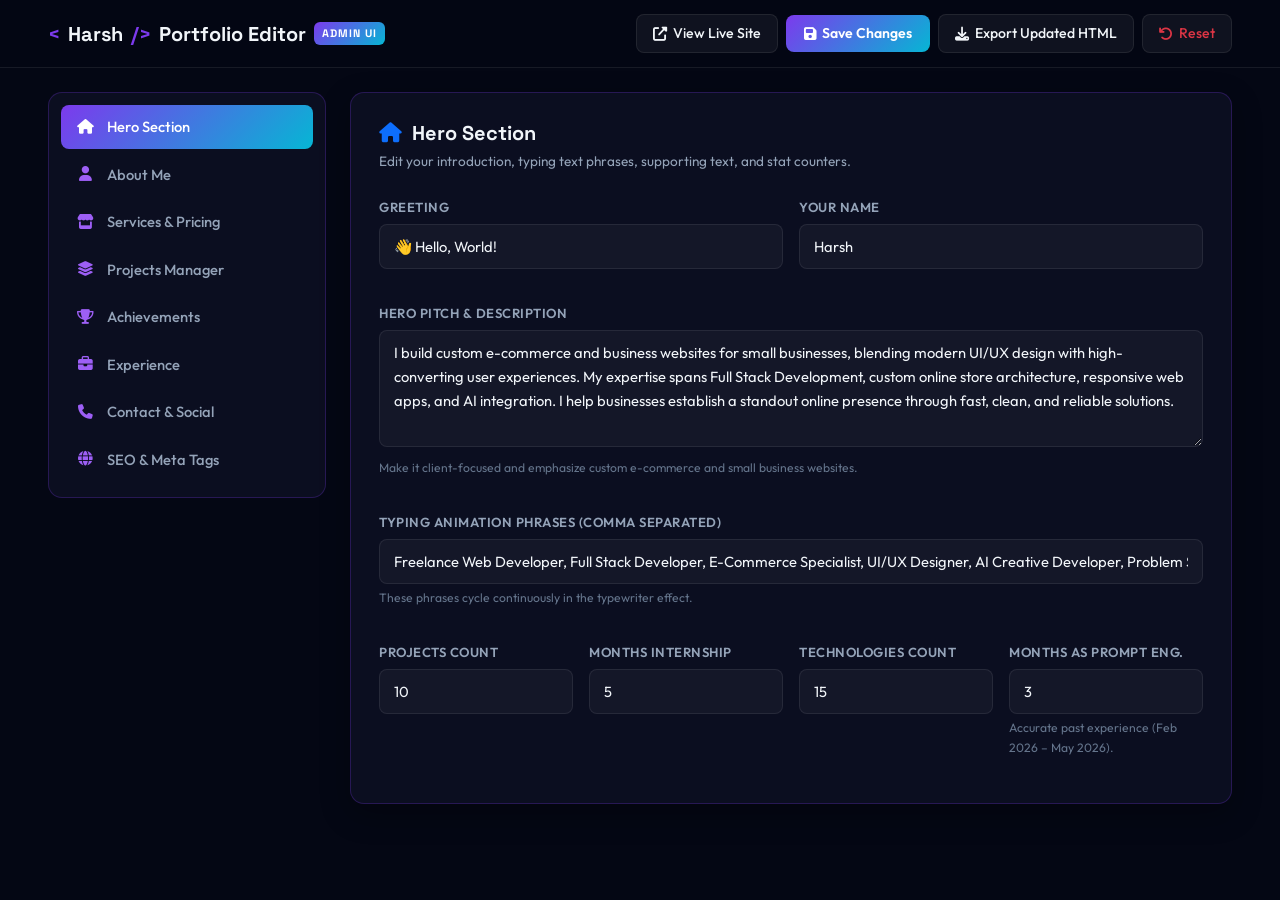
==== admin-edit.html @ 723e4371 "Update portfolio for freelance positioning, add services section, fix dead links, and add admin edit" ====
<!DOCTYPE html>
<html lang="en">

<head>
  <meta charset="UTF-8" />
  <meta name="viewport" content="width=device-width, initial-scale=1.0" />
  <title>Admin Editor | Harsh Pandya Portfolio</title>

  <!-- Google Fonts -->
  <link rel="preconnect" href="https://fonts.googleapis.com" />
  <link rel="preconnect" href="https://fonts.gstatic.com" crossorigin />
  <link
    href="https://fonts.googleapis.com/css2?family=Outfit:wght@300;400;500;600;700;800;900&family=Space+Grotesk:wght@400;500;600;700&display=swap"
    rel="stylesheet" />

  <!-- Bootstrap 5 -->
  <link rel="stylesheet" href="https://cdn.jsdelivr.net/npm/bootstrap@5.3.2/dist/css/bootstrap.min.css" />

  <!-- Font Awesome -->
  <link rel="stylesheet" href="https://cdnjs.cloudflare.com/ajax/libs/font-awesome/6.5.0/css/all.min.css" />

  <style>
    :root {
      --primary: #7c3aed;
      --primary-light: #9d5ff5;
      --secondary: #06b6d4;
      --accent: #f59e0b;
      --dark-bg: #040714;
      --dark-card: rgba(14, 16, 35, 0.85);
      --dark-card-border: rgba(124, 58, 237, 0.25);
      --text-primary: #f1f5f9;
      --text-secondary: #94a3b8;
      --text-muted: #64748b;
      --glass-bg: rgba(255, 255, 255, 0.04);
      --glass-border: rgba(255, 255, 255, 0.08);
      --gradient-1: linear-gradient(135deg, #7c3aed, #06b6d4);
      --gradient-2: linear-gradient(135deg, #f59e0b, #ef4444);
      --font-main: 'Outfit', sans-serif;
      --font-alt: 'Space Grotesk', sans-serif;
      --border-radius: 14px;
    }

    * { box-sizing: border-box; margin: 0; padding: 0; }
    body {
      background-color: var(--dark-bg);
      color: var(--text-primary);
      font-family: var(--font-main);
      line-height: 1.6;
      min-height: 100vh;
    }

    /* Top Navigation */
    .admin-navbar {
      background: rgba(4, 7, 20, 0.95);
      backdrop-filter: blur(16px);
      border-bottom: 1px solid var(--glass-border);
      position: sticky;
      top: 0;
      z-index: 1050;
      padding: 14px 0;
    }
    .admin-brand {
      font-family: var(--font-alt);
      font-weight: 700;
      font-size: 1.25rem;
      color: var(--text-primary);
      text-decoration: none;
      display: flex;
      align-items: center;
      gap: 8px;
    }
    .admin-badge {
      background: var(--gradient-1);
      color: #fff;
      font-size: 0.68rem;
      text-transform: uppercase;
      letter-spacing: 1px;
      padding: 3px 8px;
      border-radius: 6px;
      font-weight: 700;
    }

    /* Buttons */
    .btn-glow-primary {
      background: var(--gradient-1);
      color: #fff;
      border: none;
      padding: 8px 18px;
      border-radius: 8px;
      font-weight: 600;
      font-size: 0.88rem;
      transition: all 0.3s ease;
      display: inline-flex;
      align-items: center;
      gap: 6px;
      text-decoration: none;
    }
    .btn-glow-primary:hover {
      box-shadow: 0 0 20px rgba(124, 58, 237, 0.45);
      color: #fff;
      transform: translateY(-2px);
    }
    .btn-outline-custom {
      background: rgba(255, 255, 255, 0.05);
      border: 1px solid var(--glass-border);
      color: var(--text-primary);
      padding: 8px 16px;
      border-radius: 8px;
      font-weight: 500;
      font-size: 0.88rem;
      transition: all 0.3s ease;
      display: inline-flex;
      align-items: center;
      gap: 6px;
      text-decoration: none;
    }
    .btn-outline-custom:hover {
      background: rgba(124, 58, 237, 0.15);
      border-color: var(--primary-light);
      color: #fff;
    }

    /* Sidebar Navigation Tabs */
    .admin-nav-tabs {
      background: var(--dark-card);
      border: 1px solid var(--dark-card-border);
      border-radius: var(--border-radius);
      padding: 12px;
      position: sticky;
      top: 90px;
    }
    .admin-tab-btn {
      width: 100%;
      text-align: left;
      padding: 10px 14px;
      background: transparent;
      border: none;
      border-radius: 8px;
      color: var(--text-secondary);
      font-weight: 500;
      font-size: 0.92rem;
      display: flex;
      align-items: center;
      gap: 12px;
      margin-bottom: 4px;
      transition: all 0.25s ease;
      cursor: pointer;
    }
    .admin-tab-btn i {
      width: 20px;
      text-align: center;
      color: var(--primary-light);
    }
    .admin-tab-btn:hover {
      background: rgba(124, 58, 237, 0.1);
      color: var(--text-primary);
    }
    .admin-tab-btn.active {
      background: var(--gradient-1);
      color: #fff;
    }
    .admin-tab-btn.active i {
      color: #fff;
    }

    /* Section Cards */
    .admin-section-card {
      background: var(--dark-card);
      border: 1px solid var(--dark-card-border);
      border-radius: var(--border-radius);
      padding: 28px;
      margin-bottom: 24px;
      box-shadow: 0 10px 30px rgba(0,0,0,0.3);
    }
    .section-card-title {
      font-family: var(--font-alt);
      font-weight: 700;
      font-size: 1.25rem;
      margin-bottom: 6px;
      display: flex;
      align-items: center;
      gap: 10px;
      color: var(--text-primary);
    }
    .section-card-desc {
      color: var(--text-secondary);
      font-size: 0.85rem;
      margin-bottom: 24px;
    }

    /* Form Inputs */
    .form-group-admin {
      margin-bottom: 18px;
    }
    .admin-label {
      display: block;
      font-size: 0.82rem;
      font-weight: 600;
      text-transform: uppercase;
      letter-spacing: 0.5px;
      color: var(--text-secondary);
      margin-bottom: 6px;
    }
    .admin-input, .admin-textarea {
      width: 100%;
      background: rgba(255, 255, 255, 0.04);
      border: 1px solid var(--glass-border);
      border-radius: 8px;
      padding: 10px 14px;
      color: var(--text-primary);
      font-family: var(--font-main);
      font-size: 0.92rem;
      transition: all 0.25s ease;
    }
    .admin-input:focus, .admin-textarea:focus {
      outline: none;
      border-color: var(--primary-light);
      background: rgba(124, 58, 237, 0.06);
      box-shadow: 0 0 12px rgba(124, 58, 237, 0.25);
    }
    .help-hint {
      font-size: 0.76rem;
      color: var(--text-muted);
      margin-top: 4px;
    }

    /* Toast Notification */
    .toast-container {
      position: fixed;
      bottom: 24px;
      right: 24px;
      z-index: 2000;
    }
    .admin-toast {
      background: rgba(14, 16, 35, 0.95);
      border: 1px solid rgba(16, 185, 129, 0.4);
      box-shadow: 0 10px 30px rgba(0,0,0,0.5);
      border-radius: 10px;
      padding: 14px 20px;
      color: #fff;
      display: flex;
      align-items: center;
      gap: 12px;
      transform: translateY(100px);
      opacity: 0;
      transition: all 0.3s cubic-bezier(0.4, 0, 0.2, 1);
    }
    .admin-toast.show {
      transform: translateY(0);
      opacity: 1;
    }

    .badge-tag {
      background: rgba(6, 182, 212, 0.15);
      border: 1px solid rgba(6, 182, 212, 0.3);
      color: var(--secondary);
      font-size: 0.75rem;
      padding: 3px 8px;
      border-radius: 6px;
      display: inline-block;
      margin-right: 4px;
      margin-bottom: 4px;
    }
  </style>
</head>

<body>

  <!-- Top Bar -->
  <nav class="admin-navbar">
    <div class="container-fluid px-lg-5">
      <div class="d-flex justify-content-between align-items-center">
        <a href="index.html" class="admin-brand">
          <span style="color:var(--primary);">&lt;</span>Harsh<span style="color:var(--primary);">/&gt;</span>
          <span>Portfolio Editor</span>
          <span class="admin-badge">Admin UI</span>
        </a>
        <div class="d-flex align-items-center gap-2">
          <a href="index.html" target="_blank" class="btn btn-outline-custom">
            <i class="fas fa-external-link-alt"></i> View Live Site
          </a>
          <button id="saveChangesBtn" class="btn btn-glow-primary">
            <i class="fas fa-save"></i> Save Changes
          </button>
          <button id="exportHtmlBtn" class="btn btn-outline-custom">
            <i class="fas fa-download"></i> Export Updated HTML
          </button>
          <button id="resetDefaultsBtn" class="btn btn-outline-custom text-danger">
            <i class="fas fa-undo"></i> Reset
          </button>
        </div>
      </div>
    </div>
  </nav>

  <!-- Main Content -->
  <div class="container-fluid px-lg-5 py-4">
    <div class="row g-4">

      <!-- Left Sidebar Tabs -->
      <div class="col-lg-3 col-md-4">
        <div class="admin-nav-tabs">
          <button class="admin-tab-btn active" data-target="tab-hero">
            <i class="fas fa-home"></i> Hero Section
          </button>
          <button class="admin-tab-btn" data-target="tab-about">
            <i class="fas fa-user"></i> About Me
          </button>
          <button class="admin-tab-btn" data-target="tab-services">
            <i class="fas fa-store"></i> Services &amp; Pricing
          </button>
          <button class="admin-tab-btn" data-target="tab-projects">
            <i class="fas fa-layer-group"></i> Projects Manager
          </button>
          <button class="admin-tab-btn" data-target="tab-achievements">
            <i class="fas fa-trophy"></i> Achievements
          </button>
          <button class="admin-tab-btn" data-target="tab-experience">
            <i class="fas fa-briefcase"></i> Experience
          </button>
          <button class="admin-tab-btn" data-target="tab-contact">
            <i class="fas fa-phone"></i> Contact &amp; Social
          </button>
          <button class="admin-tab-btn" data-target="tab-seo">
            <i class="fas fa-globe"></i> SEO &amp; Meta Tags
          </button>
        </div>
      </div>

      <!-- Right Content Panels -->
      <div class="col-lg-9 col-md-8">

        <!-- ===== TAB: HERO SECTION ===== -->
        <div class="tab-pane active" id="tab-hero">
          <div class="admin-section-card">
            <h3 class="section-card-title"><i class="fas fa-home text-primary"></i> Hero Section</h3>
            <p class="section-card-desc">Edit your introduction, typing text phrases, supporting text, and stat counters.</p>

            <div class="row g-3">
              <div class="col-md-6 form-group-admin">
                <label class="admin-label">Greeting</label>
                <input type="text" id="heroGreeting" class="admin-input" value="👋 Hello, World!" />
              </div>
              <div class="col-md-6 form-group-admin">
                <label class="admin-label">Your Name</label>
                <input type="text" id="heroName" class="admin-input" value="Harsh" />
              </div>

              <div class="col-12 form-group-admin">
                <label class="admin-label">Hero Pitch &amp; Description</label>
                <textarea id="heroDescription" class="admin-textarea" rows="4">I build custom e-commerce and business websites for small businesses, blending modern UI/UX design with high-converting user experiences. My expertise spans Full Stack Development, custom online store architecture, responsive web apps, and AI integration. I help businesses establish a standout online presence through fast, clean, and reliable solutions.</textarea>
                <div class="help-hint">Make it client-focused and emphasize custom e-commerce and small business websites.</div>
              </div>

              <div class="col-12 form-group-admin">
                <label class="admin-label">Typing Animation Phrases (comma separated)</label>
                <input type="text" id="typingPhrases" class="admin-input" value="Freelance Web Developer, Full Stack Developer, E-Commerce Specialist, UI/UX Designer, AI Creative Developer, Problem Solver" />
                <div class="help-hint">These phrases cycle continuously in the typewriter effect.</div>
              </div>

              <div class="col-md-3 form-group-admin">
                <label class="admin-label">Projects Count</label>
                <input type="number" id="statProjects" class="admin-input" value="10" />
              </div>
              <div class="col-md-3 form-group-admin">
                <label class="admin-label">Months Internship</label>
                <input type="number" id="statInternship" class="admin-input" value="5" />
              </div>
              <div class="col-md-3 form-group-admin">
                <label class="admin-label">Technologies Count</label>
                <input type="number" id="statTech" class="admin-input" value="15" />
              </div>
              <div class="col-md-3 form-group-admin">
                <label class="admin-label">Months as Prompt Eng.</label>
                <input type="number" id="statMonthsPromptEng" class="admin-input" value="3" />
                <div class="help-hint">Accurate past experience (Feb 2026 – May 2026).</div>
              </div>
            </div>
          </div>
        </div>

        <!-- ===== TAB: ABOUT SECTION ===== -->
        <div class="tab-pane d-none" id="tab-about">
          <div class="admin-section-card">
            <h3 class="section-card-title"><i class="fas fa-user text-primary"></i> About Section</h3>
            <p class="section-card-desc">Update your bio paragraphs, past FYD Studio experience, education, and credentials.</p>

            <div class="form-group-admin">
              <label class="admin-label">Heading</label>
              <input type="text" id="aboutHeading" class="admin-input" value="Freelance Web Developer &amp; E-Commerce Specialist" />
            </div>

            <div class="form-group-admin">
              <label class="admin-label">Paragraph 1 (Introduction &amp; Education)</label>
              <textarea id="aboutPara1" class="admin-textarea" rows="3">I'm a Freelance Web Developer and MSc IT student passionate about building high-converting digital products, modern e-commerce stores, and intelligent web applications. I completed my Bachelor of Computer Applications (BCA) from Ganpat University and am pursuing my Master's in Information Technology at Silver Oak University.</textarea>
            </div>

            <div class="form-group-admin">
              <label class="admin-label">Paragraph 2 (Past FYD Studio &amp; Freelance Focus)</label>
              <textarea id="aboutPara2" class="admin-textarea" rows="3">I previously worked as a Prompt Engineer at FYD Studio, creating AI image and video content for clients, while also gaining hands-on experience as a Full Stack Developer through my internship at Upeya Electronics. Today, I build custom e-commerce and business websites for small businesses, delivering tailor-made online platforms that convert visitors into customers.</textarea>
            </div>

            <div class="form-group-admin">
              <label class="admin-label">Paragraph 3 (Problem Solving &amp; Goal)</label>
              <textarea id="aboutPara3" class="admin-textarea" rows="3">I enjoy solving real-world problems through technology, whether it's developing complete online shopping experiences, responsive business websites, autonomous delivery systems, or commercial digital content. My goal is to create scalable, user-friendly solutions that deliver both aesthetic excellence and tangible business growth.</textarea>
            </div>
          </div>
        </div>

        <!-- ===== TAB: SERVICES SECTION ===== -->
        <div class="tab-pane d-none" id="tab-services">
          <div class="admin-section-card">
            <h3 class="section-card-title"><i class="fas fa-store text-primary"></i> Services &amp; Pricing</h3>
            <p class="section-card-desc">Configure your e-commerce package pricing, delivery times, revisions, and launch offers.</p>

            <div class="row g-4">
              <div class="col-md-6">
                <div class="p-3 rounded" style="background:rgba(255,255,255,0.03); border:1px solid var(--glass-border);">
                  <h5 class="text-info mb-3"><i class="fas fa-tag me-2"></i>Basic E-Commerce Plan</h5>
                  <div class="form-group-admin">
                    <label class="admin-label">Price (e.g. 25,000 or Rs. 25,000)</label>
                    <input type="text" id="serviceBasicPrice" class="admin-input" placeholder="25,000" value="25,000" />
                  </div>
                  <div class="form-group-admin">
                    <label class="admin-label">Tagline</label>
                    <input type="text" id="serviceBasicSubtitle" class="admin-input" value="Perfect for businesses starting online." />
                  </div>
                </div>
              </div>

              <div class="col-md-6">
                <div class="p-3 rounded" style="background:rgba(124,58,237,0.05); border:1px solid rgba(124,58,237,0.3);">
                  <h5 class="text-warning mb-3"><i class="fas fa-crown me-2"></i>Complete E-Commerce Plan (Recommended)</h5>
                  <div class="form-group-admin">
                    <label class="admin-label">Price (e.g. 36,000 or Rs. 36,000)</label>
                    <input type="text" id="serviceCompletePrice" class="admin-input" placeholder="36,000" value="36,000" />
                  </div>
                  <div class="form-group-admin">
                    <label class="admin-label">Tagline</label>
                    <input type="text" id="serviceCompleteSubtitle" class="admin-input" value="For a complete online shopping experience." />
                  </div>
                </div>
              </div>

              <div class="col-md-6 form-group-admin">
                <label class="admin-label">Typical Delivery Time</label>
                <input type="text" id="serviceDeliveryTime" class="admin-input" placeholder="3 to 5 weeks" value="3 to 5 weeks" />
              </div>

              <div class="col-md-6 form-group-admin">
                <label class="admin-label">Revision Rounds Included</label>
                <input type="text" id="serviceRevisionCount" class="admin-input" placeholder="2 rounds" value="2 rounds" />
              </div>

              <div class="col-12 form-group-admin">
                <label class="admin-label">Launch Offer Badge Text (Optional)</label>
                <input type="text" id="serviceLaunchOffer" class="admin-input" placeholder="e.g. 15% off for first 5 clients this month!" value="" />
                <div class="help-hint">Leave empty if no promotional launch offer is active right now.</div>
              </div>
            </div>
          </div>
        </div>

        <!-- ===== TAB: PROJECTS MANAGER ===== -->
        <div class="tab-pane d-none" id="tab-projects">
          <div class="admin-section-card">
            <h3 class="section-card-title"><i class="fas fa-layer-group text-primary"></i> Projects Manager</h3>
            <p class="section-card-desc">Configure URLs, GitHub repositories, and live demo links for all your portfolio projects.</p>

            <div class="row g-3">
              <div class="col-12 p-3 rounded mb-2" style="background:rgba(255,255,255,0.02); border:1px solid var(--glass-border);">
                <h6 class="text-success mb-2"><i class="fas fa-shopping-bag me-2"></i>Live Demo Store (E-Commerce)</h6>
                <div class="row g-2">
                  <div class="col-md-6">
                    <label class="admin-label">Live Demo Store URL</label>
                    <input type="url" id="projDemoStoreUrl" class="admin-input" placeholder="https://yourdemostore.netlify.app" value="" />
                  </div>
                  <div class="col-md-6">
                    <label class="admin-label">GitHub Repo URL (Optional)</label>
                    <input type="url" id="projDemoStoreGithub" class="admin-input" placeholder="https://github.com/harshpdcode/..." value="" />
                  </div>
                </div>
              </div>

              <div class="col-12 p-3 rounded mb-2" style="background:rgba(255,255,255,0.02); border:1px solid var(--glass-border);">
                <h6 class="text-info mb-2"><i class="fas fa-birthday-cake me-2"></i>Birthday Celebration Website</h6>
                <div class="row g-2">
                  <div class="col-md-6">
                    <label class="admin-label">Live Demo 1 URL</label>
                    <input type="url" id="projBdayUrl1" class="admin-input" value="https://happy-birthday-khushbuu.netlify.app/" />
                  </div>
                  <div class="col-md-6">
                    <label class="admin-label">Live Demo 2 URL</label>
                    <input type="url" id="projBdayUrl2" class="admin-input" value="https://happybirthday-mahek.netlify.app/" />
                  </div>
                </div>
              </div>

              <div class="col-12 p-3 rounded mb-2" style="background:rgba(255,255,255,0.02); border:1px solid var(--glass-border);">
                <h6 class="text-warning mb-2"><i class="fas fa-store me-2"></i>Online Perfume Store</h6>
                <div class="col-12">
                  <label class="admin-label">GitHub Repository URL</label>
                  <input type="url" id="projPerfumeGithub" class="admin-input" value="https://github.com/harshpdcode/aura-sovereign-parfums.git" />
                </div>
              </div>

              <div class="col-12 p-3 rounded mb-2" style="background:rgba(255,255,255,0.02); border:1px solid var(--glass-border);">
                <h6 class="text-primary-light mb-2"><i class="fas fa-chart-line me-2"></i>StockAware</h6>
                <div class="col-12">
                  <label class="admin-label">Prototype Link (Optional)</label>
                  <input type="url" id="projStockAwareUrl" class="admin-input" placeholder="https://..." value="" />
                </div>
              </div>

              <div class="col-12 p-3 rounded" style="background:rgba(255,255,255,0.02); border:1px solid var(--glass-border);">
                <h6 class="text-secondary mb-2"><i class="fas fa-university me-2"></i>University Website</h6>
                <div class="col-12">
                  <label class="admin-label">GitHub Repository URL</label>
                  <input type="url" id="projUniversityGithub" class="admin-input" placeholder="https://github.com/harshpdcode/..." value="" />
                </div>
              </div>
            </div>
          </div>
        </div>

        <!-- ===== TAB: ACHIEVEMENTS ===== -->
        <div class="tab-pane d-none" id="tab-achievements">
          <div class="admin-section-card">
            <h3 class="section-card-title"><i class="fas fa-trophy text-primary"></i> Achievements &amp; Awards</h3>
            <p class="section-card-desc">Update your competition placements, Ideathon details, and certifications.</p>

            <div class="row g-3">
              <div class="col-12 p-3 rounded" style="background:rgba(255,255,255,0.02); border:1px solid var(--glass-border);">
                <h6 class="text-warning mb-2"><i class="fas fa-medal me-2"></i>3rd Place, Ideathon</h6>
                <div class="row g-2">
                  <div class="col-md-6">
                    <label class="admin-label">Event Name</label>
                    <input type="text" id="achieveIdeathonName" class="admin-input" value="Ideathon" placeholder="Specific Ideathon name..." />
                  </div>
                  <div class="col-md-6">
                    <label class="admin-label">Institution &amp; Year</label>
                    <input type="text" id="achieveIdeathonUni" class="admin-input" value="Silver Oak University, 2026" />
                  </div>
                </div>
              </div>

              <div class="col-md-6 form-group-admin">
                <label class="admin-label">1st Place Event</label>
                <input type="text" class="admin-input" value="Avishkar Event, Silver Oak University" readonly style="opacity:0.7;" />
              </div>
              <div class="col-md-6 form-group-admin">
                <label class="admin-label">Stats Card Note</label>
                <input type="text" id="achieveStatsCard" class="admin-input" value="5 Months Internship • Former Prompt Engineer at FYD Studio" />
              </div>
            </div>
          </div>
        </div>

        <!-- ===== TAB: EXPERIENCE ===== -->
        <div class="tab-pane d-none" id="tab-experience">
          <div class="admin-section-card">
            <h3 class="section-card-title"><i class="fas fa-briefcase text-primary"></i> Experience &amp; Education</h3>
            <p class="section-card-desc">Maintain accurate timeline records for FYD Studio, Upeya Electronics, and degree programs.</p>

            <div class="p-3 rounded mb-3" style="background:rgba(255,255,255,0.02); border:1px solid var(--glass-border);">
              <h6 class="text-info mb-2"><i class="fas fa-building me-2"></i>FYD Studio (Past Role)</h6>
              <div class="row g-2">
                <div class="col-md-6">
                  <label class="admin-label">Job Title</label>
                  <input type="text" id="expFydTitle" class="admin-input" value="Prompt Engineer – Image &amp; Video Generation" />
                </div>
                <div class="col-md-6">
                  <label class="admin-label">Dates (Past)</label>
                  <input type="text" id="expFydDates" class="admin-input" value="February 2026 – May 2026" />
                </div>
                <div class="col-12 mt-2">
                  <label class="admin-label">Description (Past Tense)</label>
                  <textarea id="expFydDesc" class="admin-textarea" rows="3">Worked as a Prompt Engineer specializing in AI-powered image and video generation. Designed advanced prompts, produced commercial AI advertisements, maintained character consistency, optimized creative workflows, and collaborated with creative teams to deliver high-quality visual content using cutting-edge generative AI tools.</textarea>
                </div>
              </div>
            </div>

            <div class="p-3 rounded" style="background:rgba(255,255,255,0.02); border:1px solid var(--glass-border);">
              <h6 class="text-primary-light mb-2"><i class="fas fa-university me-2"></i>Master of Science in IT (MSc IT)</h6>
              <div class="row g-2">
                <div class="col-md-6">
                  <label class="admin-label">University</label>
                  <input type="text" class="admin-input" value="Silver Oak University" />
                </div>
                <div class="col-md-6">
                  <label class="admin-label">Years</label>
                  <input type="text" class="admin-input" value="2025 – Present" />
                </div>
              </div>
            </div>
          </div>
        </div>

        <!-- ===== TAB: CONTACT ===== -->
        <div class="tab-pane d-none" id="tab-contact">
          <div class="admin-section-card">
            <h3 class="section-card-title"><i class="fas fa-phone text-primary"></i> Contact &amp; Social Links</h3>
            <p class="section-card-desc">Set up your WhatsApp floating button, email, phone number, and social profiles.</p>

            <div class="row g-3">
              <div class="col-md-6 form-group-admin">
                <label class="admin-label">WhatsApp Number (with country code, digits only)</label>
                <input type="text" id="contactWhatsApp" class="admin-input" placeholder="919825695565" value="919825695565" />
                <div class="help-hint">Used for the floating button and "Get This Plan" buttons.</div>
              </div>

              <div class="col-md-6 form-group-admin">
                <label class="admin-label">Phone Display</label>
                <input type="text" id="contactPhone" class="admin-input" value="+91 98256 95565" />
              </div>

              <div class="col-md-6 form-group-admin">
                <label class="admin-label">Email Address</label>
                <input type="email" id="contactEmail" class="admin-input" value="pandyaharsh528@gmail.com" />
              </div>

              <div class="col-md-6 form-group-admin">
                <label class="admin-label">Location</label>
                <input type="text" id="contactLocation" class="admin-input" value="Ahmedabad, Gujarat, India" />
              </div>

              <div class="col-md-6 form-group-admin">
                <label class="admin-label">Instagram Profile URL (Optional)</label>
                <input type="url" id="contactInstagram" class="admin-input" placeholder="https://instagram.com/yourhandle" value="" />
                <div class="help-hint">If provided, the Instagram icon becomes visible and clickable.</div>
              </div>

              <div class="col-md-6 form-group-admin">
                <label class="admin-label">GitHub Profile</label>
                <input type="url" id="contactGithub" class="admin-input" value="https://github.com/harshpdcode" />
              </div>

              <div class="col-md-6 form-group-admin">
                <label class="admin-label">LinkedIn Profile</label>
                <input type="url" id="contactLinkedin" class="admin-input" value="https://www.linkedin.com/in/harsh-pandya-24ab132b8" />
              </div>

              <div class="col-md-6 form-group-admin">
                <label class="admin-label">Availability Status</label>
                <input type="text" id="contactAvailability" class="admin-input" value="Available for Freelance Projects" />
              </div>
            </div>
          </div>
        </div>

        <!-- ===== TAB: SEO ===== -->
        <div class="tab-pane d-none" id="tab-seo">
          <div class="admin-section-card">
            <h3 class="section-card-title"><i class="fas fa-globe text-primary"></i> SEO &amp; Open Graph Meta</h3>
            <p class="section-card-desc">Optimize how your portfolio appears in Google search and social media link previews.</p>

            <div class="form-group-admin">
              <label class="admin-label">Page Title</label>
              <input type="text" id="seoTitle" class="admin-input" value="Harsh Pandya | Freelance Web Developer, Ahmedabad | E-Commerce &amp; Custom Websites" />
            </div>

            <div class="form-group-admin">
              <label class="admin-label">Meta Description</label>
              <textarea id="seoDescription" class="admin-textarea" rows="2">Freelance Web Developer in Ahmedabad specializing in custom e-commerce and business websites for small businesses. Explore Harsh Pandya's portfolio, services, projects, and web development solutions.</textarea>
            </div>

            <div class="row g-3">
              <div class="col-md-6 form-group-admin">
                <label class="admin-label">Portfolio Canonical URL</label>
                <input type="url" id="seoPortfolioUrl" class="admin-input" placeholder="https://harshpandya.netlify.app" value="" />
              </div>
              <div class="col-md-6 form-group-admin">
                <label class="admin-label">Social Preview Image URL</label>
                <input type="url" id="seoPreviewImage" class="admin-input" placeholder="https://harshpandya.netlify.app/preview.jpg" value="" />
              </div>
            </div>
          </div>
        </div>

      </div>
    </div>
  </div>

  <!-- Toast Notification -->
  <div class="toast-container">
    <div id="adminToast" class="admin-toast">
      <i class="fas fa-check-circle text-success fs-5"></i>
      <div id="toastMessage">Changes saved successfully!</div>
    </div>
  </div>

  <!-- Admin Script -->
  <script>
    // Tab Switching
    document.querySelectorAll('.admin-tab-btn').forEach(btn => {
      btn.addEventListener('click', function () {
        document.querySelectorAll('.admin-tab-btn').forEach(b => b.classList.remove('active'));
        document.querySelectorAll('.tab-pane').forEach(p => p.classList.add('d-none'));

        this.classList.add('active');
        const targetId = this.getAttribute('data-target');
        const targetPane = document.getElementById(targetId);
        if (targetPane) targetPane.classList.remove('d-none');
      });
    });

    // Storage Key
    const STORAGE_KEY = 'harsh_portfolio_data';

    // Show Toast
    function showToast(msg) {
      const toast = document.getElementById('adminToast');
      document.getElementById('toastMessage').textContent = msg;
      toast.classList.add('show');
      setTimeout(() => toast.classList.remove('show'), 3500);
    }

    // Load Data
    function loadSavedData() {
      try {
        const raw = localStorage.getItem(STORAGE_KEY);
        if (!raw) return;
        const d = JSON.parse(raw);

        if (d.heroGreeting) document.getElementById('heroGreeting').value = d.heroGreeting;
        if (d.heroName) document.getElementById('heroName').value = d.heroName;
        if (d.heroDescription) document.getElementById('heroDescription').value = d.heroDescription;
        if (d.typingPhrases) document.getElementById('typingPhrases').value = d.typingPhrases;
        if (d.statProjects) document.getElementById('statProjects').value = d.statProjects;
        if (d.statInternship) document.getElementById('statInternship').value = d.statInternship;
        if (d.statTech) document.getElementById('statTech').value = d.statTech;
        if (d.statMonthsPromptEng) document.getElementById('statMonthsPromptEng').value = d.statMonthsPromptEng;

        if (d.aboutHeading) document.getElementById('aboutHeading').value = d.aboutHeading;
        if (d.aboutPara1) document.getElementById('aboutPara1').value = d.aboutPara1;
        if (d.aboutPara2) document.getElementById('aboutPara2').value = d.aboutPara2;
        if (d.aboutPara3) document.getElementById('aboutPara3').value = d.aboutPara3;

        if (d.basicPrice) document.getElementById('serviceBasicPrice').value = d.basicPrice;
        if (d.basicSubtitle) document.getElementById('serviceBasicSubtitle').value = d.basicSubtitle;
        if (d.completePrice) document.getElementById('serviceCompletePrice').value = d.completePrice;
        if (d.completeSubtitle) document.getElementById('serviceCompleteSubtitle').value = d.completeSubtitle;
        if (d.deliveryTime) document.getElementById('serviceDeliveryTime').value = d.deliveryTime;
        if (d.revisionCount) document.getElementById('serviceRevisionCount').value = d.revisionCount;
        if (d.launchOffer) document.getElementById('serviceLaunchOffer').value = d.launchOffer;

        if (d.demoStoreUrl) document.getElementById('projDemoStoreUrl').value = d.demoStoreUrl;
        if (d.demoStoreGithub) document.getElementById('projDemoStoreGithub').value = d.demoStoreGithub;
        if (d.bdayUrl1) document.getElementById('projBdayUrl1').value = d.bdayUrl1;
        if (d.bdayUrl2) document.getElementById('projBdayUrl2').value = d.bdayUrl2;
        if (d.perfumeGithub) document.getElementById('projPerfumeGithub').value = d.perfumeGithub;
        if (d.stockAwareUrl) document.getElementById('projStockAwareUrl').value = d.stockAwareUrl;
        if (d.universityGithub) document.getElementById('projUniversityGithub').value = d.universityGithub;

        if (d.whatsappNumber) document.getElementById('contactWhatsApp').value = d.whatsappNumber;
        if (d.phone) document.getElementById('contactPhone').value = d.phone;
        if (d.email) document.getElementById('contactEmail').value = d.email;
        if (d.location) document.getElementById('contactLocation').value = d.location;
        if (d.instagramUrl) document.getElementById('contactInstagram').value = d.instagramUrl;
        if (d.github) document.getElementById('contactGithub').value = d.github;
        if (d.linkedin) document.getElementById('contactLinkedin').value = d.linkedin;
        if (d.availability) document.getElementById('contactAvailability').value = d.availability;

        if (d.seoTitle) document.getElementById('seoTitle').value = d.seoTitle;
        if (d.seoDescription) document.getElementById('seoDescription').value = d.seoDescription;
        if (d.portfolioUrl) document.getElementById('seoPortfolioUrl').value = d.portfolioUrl;
        if (d.previewImage) document.getElementById('seoPreviewImage').value = d.previewImage;
      } catch (err) {
        console.error('Error loading data:', err);
      }
    }

    // Save Data
    function saveData() {
      const d = {
        heroGreeting: document.getElementById('heroGreeting').value,
        heroName: document.getElementById('heroName').value,
        heroDescription: document.getElementById('heroDescription').value,
        typingPhrases: document.getElementById('typingPhrases').value,
        statProjects: document.getElementById('statProjects').value,
        statInternship: document.getElementById('statInternship').value,
        statTech: document.getElementById('statTech').value,
        monthsPromptEng: document.getElementById('statMonthsPromptEng').value,

        aboutHeading: document.getElementById('aboutHeading').value,
        aboutPara1: document.getElementById('aboutPara1').value,
        aboutPara2: document.getElementById('aboutPara2').value,
        aboutPara3: document.getElementById('aboutPara3').value,

        basicPrice: document.getElementById('serviceBasicPrice').value,
        basicSubtitle: document.getElementById('serviceBasicSubtitle').value,
        completePrice: document.getElementById('serviceCompletePrice').value,
        completeSubtitle: document.getElementById('serviceCompleteSubtitle').value,
        deliveryTime: document.getElementById('serviceDeliveryTime').value,
        revisionCount: document.getElementById('serviceRevisionCount').value,
        launchOffer: document.getElementById('serviceLaunchOffer').value,

        demoStoreUrl: document.getElementById('projDemoStoreUrl').value,
        demoStoreGithub: document.getElementById('projDemoStoreGithub').value,
        bdayUrl1: document.getElementById('projBdayUrl1').value,
        bdayUrl2: document.getElementById('projBdayUrl2').value,
        perfumeGithub: document.getElementById('projPerfumeGithub').value,
        stockAwareUrl: document.getElementById('projStockAwareUrl').value,
        universityGithub: document.getElementById('projUniversityGithub').value,

        whatsappNumber: document.getElementById('contactWhatsApp').value,
        phone: document.getElementById('contactPhone').value,
        email: document.getElementById('contactEmail').value,
        location: document.getElementById('contactLocation').value,
        instagramUrl: document.getElementById('contactInstagram').value,
        github: document.getElementById('contactGithub').value,
        linkedin: document.getElementById('contactLinkedin').value,
        availability: document.getElementById('contactAvailability').value,

        seoTitle: document.getElementById('seoTitle').value,
        seoDescription: document.getElementById('seoDescription').value,
        portfolioUrl: document.getElementById('seoPortfolioUrl').value,
        previewImage: document.getElementById('seoPreviewImage').value,
      };

      localStorage.setItem(STORAGE_KEY, JSON.stringify(d));
      showToast('Changes saved! Open your live site to see your updates.');
    }

    document.getElementById('saveChangesBtn').addEventListener('click', saveData);

    // Reset Defaults
    document.getElementById('resetDefaultsBtn').addEventListener('click', function () {
      if (confirm('Are you sure you want to reset all customizations to default?')) {
        localStorage.removeItem(STORAGE_KEY);
        location.reload();
      }
    });

    // Export Updated HTML
    document.getElementById('exportHtmlBtn').addEventListener('click', function () {
      saveData();
      fetch('index.html')
        .then(res => res.text())
        .then(html => {
          let updated = html;
          const basicPrice = document.getElementById('serviceBasicPrice').value;
          const completePrice = document.getElementById('serviceCompletePrice').value;
          const heroDesc = document.getElementById('heroDescription').value;
          const waNum = document.getElementById('contactWhatsApp').value.replace(/[^0-9]/g, '');

          if (basicPrice) {
            updated = updated.replace(/service-basic-price">[^<]*</g, `service-basic-price">${basicPrice}<`);
          }
          if (completePrice) {
            updated = updated.replace(/service-complete-price">[^<]*</g, `service-complete-price">${completePrice}<`);
          }

          // Trigger download
          const blob = new Blob([updated], { type: 'text/html;charset=utf-8' });
          const url = URL.createObjectURL(blob);
          const a = document.createElement('a');
          a.href = url;
          a.download = 'index.html';
          document.body.appendChild(a);
          a.click();
          document.body.removeChild(a);
          URL.revokeObjectURL(url);
          showToast('Updated index.html downloaded successfully!');
        })
        .catch(err => {
          console.error(err);
          alert('Could not automatically export file. Saved to browser storage instead.');
        });
    });

    // Initialize
    loadSavedData();
  </script>
</body>

</html>
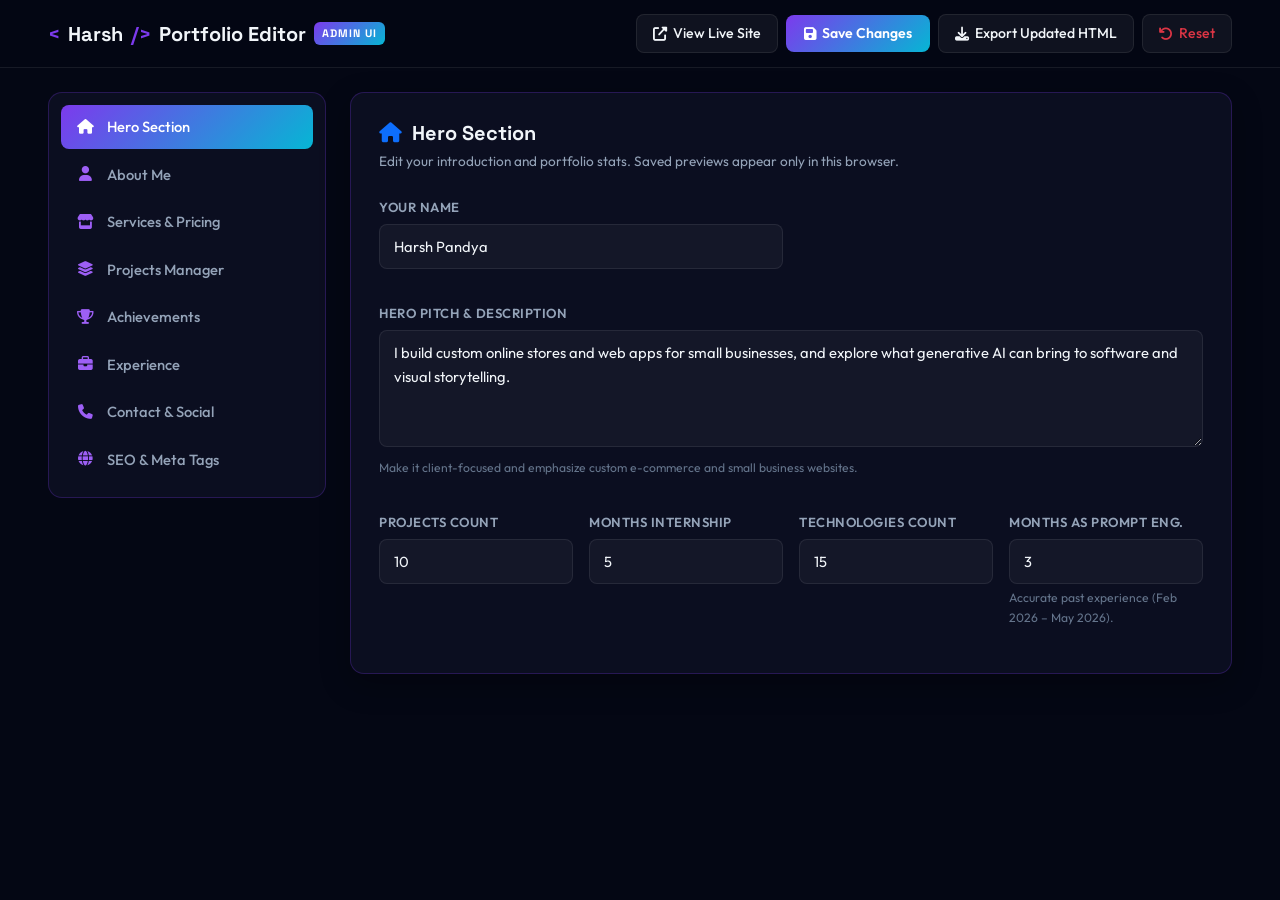
==== commit 1949cfda: "Redesign portfolio as an editorial site with fixed pricing and Avishkar 2025/2026 awards (6b054bec7b" ====
--- a/admin-edit.html
+++ b/admin-edit.html
@@ -334,29 +334,20 @@
         <div class="tab-pane active" id="tab-hero">
           <div class="admin-section-card">
             <h3 class="section-card-title"><i class="fas fa-home text-primary"></i> Hero Section</h3>
-            <p class="section-card-desc">Edit your introduction, typing text phrases, supporting text, and stat counters.</p>
+            <p class="section-card-desc">Edit your introduction and portfolio stats. Saved previews appear only in this browser.</p>
 
             <div class="row g-3">
               <div class="col-md-6 form-group-admin">
-                <label class="admin-label">Greeting</label>
-                <input type="text" id="heroGreeting" class="admin-input" value="👋 Hello, World!" />
-              </div>
-              <div class="col-md-6 form-group-admin">
                 <label class="admin-label">Your Name</label>
-                <input type="text" id="heroName" class="admin-input" value="Harsh" />
+                <input type="text" id="heroName" class="admin-input" value="Harsh Pandya" />
               </div>
 
               <div class="col-12 form-group-admin">
                 <label class="admin-label">Hero Pitch &amp; Description</label>
-                <textarea id="heroDescription" class="admin-textarea" rows="4">I build custom e-commerce and business websites for small businesses, blending modern UI/UX design with high-converting user experiences. My expertise spans Full Stack Development, custom online store architecture, responsive web apps, and AI integration. I help businesses establish a standout online presence through fast, clean, and reliable solutions.</textarea>
+                <textarea id="heroDescription" class="admin-textarea" rows="4">I build custom online stores and web apps for small businesses, and explore what generative AI can bring to software and visual storytelling.</textarea>
                 <div class="help-hint">Make it client-focused and emphasize custom e-commerce and small business websites.</div>
               </div>
 
-              <div class="col-12 form-group-admin">
-                <label class="admin-label">Typing Animation Phrases (comma separated)</label>
-                <input type="text" id="typingPhrases" class="admin-input" value="Freelance Web Developer, Full Stack Developer, E-Commerce Specialist, UI/UX Designer, AI Creative Developer, Problem Solver" />
-                <div class="help-hint">These phrases cycle continuously in the typewriter effect.</div>
-              </div>
 
               <div class="col-md-3 form-group-admin">
                 <label class="admin-label">Projects Count</label>
@@ -411,52 +402,47 @@
         <div class="tab-pane d-none" id="tab-services">
           <div class="admin-section-card">
             <h3 class="section-card-title"><i class="fas fa-store text-primary"></i> Services &amp; Pricing</h3>
-            <p class="section-card-desc">Configure your e-commerce package pricing, delivery times, revisions, and launch offers.</p>
+            <p class="section-card-desc">Package prices are fixed. Edit the supporting copy and add delivery or revision details when confirmed.</p>
 
             <div class="row g-4">
               <div class="col-md-6">
                 <div class="p-3 rounded" style="background:rgba(255,255,255,0.03); border:1px solid var(--glass-border);">
-                  <h5 class="text-info mb-3"><i class="fas fa-tag me-2"></i>Basic E-Commerce Plan</h5>
+                  <h5 class="text-info mb-3"><i class="fas fa-tag me-2"></i>Basic Package</h5>
                   <div class="form-group-admin">
-                    <label class="admin-label">Price (e.g. 25,000 or Rs. 25,000)</label>
-                    <input type="text" id="serviceBasicPrice" class="admin-input" placeholder="25,000" value="25,000" />
+                    <label class="admin-label" for="serviceBasicPrice">Fixed price</label>
+                    <input type="text" id="serviceBasicPrice" class="admin-input" value="₹25,000" readonly />
                   </div>
                   <div class="form-group-admin">
                     <label class="admin-label">Tagline</label>
-                    <input type="text" id="serviceBasicSubtitle" class="admin-input" value="Perfect for businesses starting online." />
+                    <input type="text" id="serviceBasicSubtitle" class="admin-input" value="For businesses launching their first online store." />
                   </div>
                 </div>
               </div>
 
               <div class="col-md-6">
                 <div class="p-3 rounded" style="background:rgba(124,58,237,0.05); border:1px solid rgba(124,58,237,0.3);">
-                  <h5 class="text-warning mb-3"><i class="fas fa-crown me-2"></i>Complete E-Commerce Plan (Recommended)</h5>
+                  <h5 class="text-warning mb-3"><i class="fas fa-crown me-2"></i>Complete Package</h5>
                   <div class="form-group-admin">
-                    <label class="admin-label">Price (e.g. 36,000 or Rs. 36,000)</label>
-                    <input type="text" id="serviceCompletePrice" class="admin-input" placeholder="36,000" value="36,000" />
+                    <label class="admin-label" for="serviceCompletePrice">Fixed price</label>
+                    <input type="text" id="serviceCompletePrice" class="admin-input" value="₹35,000" readonly />
                   </div>
                   <div class="form-group-admin">
                     <label class="admin-label">Tagline</label>
-                    <input type="text" id="serviceCompleteSubtitle" class="admin-input" value="For a complete online shopping experience." />
+                    <input type="text" id="serviceCompleteSubtitle" class="admin-input" value="For stores that need more control over shopping and operations." />
                   </div>
                 </div>
               </div>
 
               <div class="col-md-6 form-group-admin">
                 <label class="admin-label">Typical Delivery Time</label>
-                <input type="text" id="serviceDeliveryTime" class="admin-input" placeholder="3 to 5 weeks" value="3 to 5 weeks" />
+                <input type="text" id="serviceDeliveryTime" class="admin-input" />
               </div>
 
               <div class="col-md-6 form-group-admin">
                 <label class="admin-label">Revision Rounds Included</label>
-                <input type="text" id="serviceRevisionCount" class="admin-input" placeholder="2 rounds" value="2 rounds" />
-              </div>
-
-              <div class="col-12 form-group-admin">
-                <label class="admin-label">Launch Offer Badge Text (Optional)</label>
-                <input type="text" id="serviceLaunchOffer" class="admin-input" placeholder="e.g. 15% off for first 5 clients this month!" value="" />
-                <div class="help-hint">Leave empty if no promotional launch offer is active right now.</div>
-              </div>
+                <input type="text" id="serviceRevisionCount" class="admin-input" />
+              </div>
+
             </div>
           </div>
         </div>
@@ -527,7 +513,7 @@
         <div class="tab-pane d-none" id="tab-achievements">
           <div class="admin-section-card">
             <h3 class="section-card-title"><i class="fas fa-trophy text-primary"></i> Achievements &amp; Awards</h3>
-            <p class="section-card-desc">Update your competition placements, Ideathon details, and certifications.</p>
+            <p class="section-card-desc">Review your Avishkar awards and edit the Ideathon details.</p>
 
             <div class="row g-3">
               <div class="col-12 p-3 rounded" style="background:rgba(255,255,255,0.02); border:1px solid var(--glass-border);">
@@ -538,19 +524,19 @@
                     <input type="text" id="achieveIdeathonName" class="admin-input" value="Ideathon" placeholder="Specific Ideathon name..." />
                   </div>
                   <div class="col-md-6">
-                    <label class="admin-label">Institution &amp; Year</label>
-                    <input type="text" id="achieveIdeathonUni" class="admin-input" value="Silver Oak University, 2026" />
+                    <label class="admin-label">Institution</label>
+                    <input type="text" id="achieveIdeathonUni" class="admin-input" value="Silver Oak University" />
                   </div>
                 </div>
               </div>
 
               <div class="col-md-6 form-group-admin">
                 <label class="admin-label">1st Place Event</label>
-                <input type="text" class="admin-input" value="Avishkar Event, Silver Oak University" readonly style="opacity:0.7;" />
-              </div>
-              <div class="col-md-6 form-group-admin">
-                <label class="admin-label">Stats Card Note</label>
-                <input type="text" id="achieveStatsCard" class="admin-input" value="5 Months Internship • Former Prompt Engineer at FYD Studio" />
+                <input type="text" class="admin-input" value="Avishkar 2025" readonly style="opacity:0.7;" />
+              </div>
+              <div class="col-md-6 form-group-admin">
+                <label class="admin-label">1st Place Event</label>
+                <input type="text" class="admin-input" value="Avishkar 2026" readonly style="opacity:0.7;" />
               </div>
             </div>
           </div>
@@ -656,12 +642,12 @@
 
             <div class="form-group-admin">
               <label class="admin-label">Page Title</label>
-              <input type="text" id="seoTitle" class="admin-input" value="Harsh Pandya | Freelance Web Developer, Ahmedabad | E-Commerce &amp; Custom Websites" />
+              <input type="text" id="seoTitle" class="admin-input" value="Harsh Pandya — Full-Stack Developer &amp; GenAI Enthusiast" />
             </div>
 
             <div class="form-group-admin">
               <label class="admin-label">Meta Description</label>
-              <textarea id="seoDescription" class="admin-textarea" rows="2">Freelance Web Developer in Ahmedabad specializing in custom e-commerce and business websites for small businesses. Explore Harsh Pandya's portfolio, services, projects, and web development solutions.</textarea>
+              <textarea id="seoDescription" class="admin-textarea" rows="2">Harsh Pandya is a full-stack developer in Ahmedabad building custom e-commerce websites, web applications, and generative AI experiences.</textarea>
             </div>
 
             <div class="row g-3">
@@ -689,7 +675,7 @@
     </div>
   </div>
 
-  <!-- Admin Script -->
+  <script src="/portfolio-edits.js"></script>
   <script>
     // Tab Switching
     document.querySelectorAll('.admin-tab-btn').forEach(btn => {
@@ -705,7 +691,7 @@
     });
 
     // Storage Key
-    const STORAGE_KEY = 'harsh_portfolio_data';
+    const STORAGE_KEY = PortfolioEdits.storageKey;
 
     // Show Toast
     function showToast(msg) {
@@ -722,10 +708,8 @@
         if (!raw) return;
         const d = JSON.parse(raw);
 
-        if (d.heroGreeting) document.getElementById('heroGreeting').value = d.heroGreeting;
         if (d.heroName) document.getElementById('heroName').value = d.heroName;
         if (d.heroDescription) document.getElementById('heroDescription').value = d.heroDescription;
-        if (d.typingPhrases) document.getElementById('typingPhrases').value = d.typingPhrases;
         if (d.statProjects) document.getElementById('statProjects').value = d.statProjects;
         if (d.statInternship) document.getElementById('statInternship').value = d.statInternship;
         if (d.statTech) document.getElementById('statTech').value = d.statTech;
@@ -736,13 +720,12 @@
         if (d.aboutPara2) document.getElementById('aboutPara2').value = d.aboutPara2;
         if (d.aboutPara3) document.getElementById('aboutPara3').value = d.aboutPara3;
 
-        if (d.basicPrice) document.getElementById('serviceBasicPrice').value = d.basicPrice;
         if (d.basicSubtitle) document.getElementById('serviceBasicSubtitle').value = d.basicSubtitle;
-        if (d.completePrice) document.getElementById('serviceCompletePrice').value = d.completePrice;
         if (d.completeSubtitle) document.getElementById('serviceCompleteSubtitle').value = d.completeSubtitle;
         if (d.deliveryTime) document.getElementById('serviceDeliveryTime').value = d.deliveryTime;
         if (d.revisionCount) document.getElementById('serviceRevisionCount').value = d.revisionCount;
-        if (d.launchOffer) document.getElementById('serviceLaunchOffer').value = d.launchOffer;
+        if (d.ideathonName) document.getElementById('achieveIdeathonName').value = d.ideathonName;
+        if (d.ideathonInstitution) document.getElementById('achieveIdeathonUni').value = d.ideathonInstitution;
 
         if (d.demoStoreUrl) document.getElementById('projDemoStoreUrl').value = d.demoStoreUrl;
         if (d.demoStoreGithub) document.getElementById('projDemoStoreGithub').value = d.demoStoreGithub;
@@ -773,10 +756,8 @@
     // Save Data
     function saveData() {
       const d = {
-        heroGreeting: document.getElementById('heroGreeting').value,
         heroName: document.getElementById('heroName').value,
         heroDescription: document.getElementById('heroDescription').value,
-        typingPhrases: document.getElementById('typingPhrases').value,
         statProjects: document.getElementById('statProjects').value,
         statInternship: document.getElementById('statInternship').value,
         statTech: document.getElementById('statTech').value,
@@ -787,13 +768,12 @@
         aboutPara2: document.getElementById('aboutPara2').value,
         aboutPara3: document.getElementById('aboutPara3').value,
 
-        basicPrice: document.getElementById('serviceBasicPrice').value,
         basicSubtitle: document.getElementById('serviceBasicSubtitle').value,
-        completePrice: document.getElementById('serviceCompletePrice').value,
         completeSubtitle: document.getElementById('serviceCompleteSubtitle').value,
         deliveryTime: document.getElementById('serviceDeliveryTime').value,
         revisionCount: document.getElementById('serviceRevisionCount').value,
-        launchOffer: document.getElementById('serviceLaunchOffer').value,
+        ideathonName: document.getElementById('achieveIdeathonName').value,
+        ideathonInstitution: document.getElementById('achieveIdeathonUni').value,
 
         demoStoreUrl: document.getElementById('projDemoStoreUrl').value,
         demoStoreGithub: document.getElementById('projDemoStoreGithub').value,
@@ -819,7 +799,8 @@
       };
 
       localStorage.setItem(STORAGE_KEY, JSON.stringify(d));
-      showToast('Changes saved! Open your live site to see your updates.');
+      showToast('Preview saved in this browser. Export HTML to publish your changes.');
+      return d;
     }
 
     document.getElementById('saveChangesBtn').addEventListener('click', saveData);
@@ -834,25 +815,18 @@
 
     // Export Updated HTML
     document.getElementById('exportHtmlBtn').addEventListener('click', function () {
-      saveData();
-      fetch('index.html')
-        .then(res => res.text())
+      const data = saveData();
+      fetch('/index.html')
+        .then(res => {
+          if (!res.ok) throw new Error('Unable to load portfolio HTML');
+          return res.text();
+        })
         .then(html => {
-          let updated = html;
-          const basicPrice = document.getElementById('serviceBasicPrice').value;
-          const completePrice = document.getElementById('serviceCompletePrice').value;
-          const heroDesc = document.getElementById('heroDescription').value;
-          const waNum = document.getElementById('contactWhatsApp').value.replace(/[^0-9]/g, '');
-
-          if (basicPrice) {
-            updated = updated.replace(/service-basic-price">[^<]*</g, `service-basic-price">${basicPrice}<`);
-          }
-          if (completePrice) {
-            updated = updated.replace(/service-complete-price">[^<]*</g, `service-complete-price">${completePrice}<`);
-          }
+          const updated = new DOMParser().parseFromString(html, 'text/html');
+          PortfolioEdits.apply(updated, data);
 
           // Trigger download
-          const blob = new Blob([updated], { type: 'text/html;charset=utf-8' });
+          const blob = new Blob(['<!doctype html>\n', updated.documentElement.outerHTML], { type: 'text/html;charset=utf-8' });
           const url = URL.createObjectURL(blob);
           const a = document.createElement('a');
           a.href = url;
